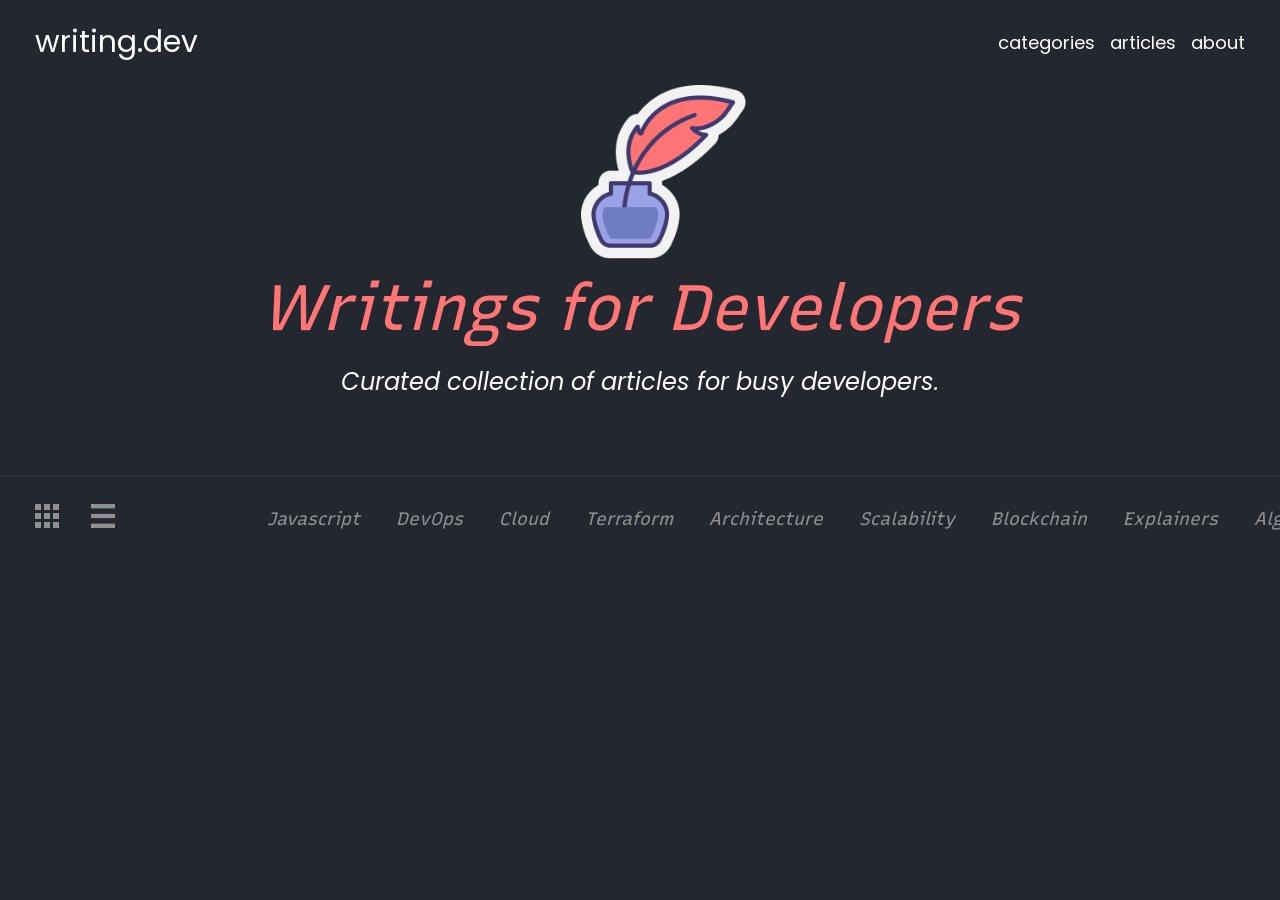
==== site/index.html @ 1c690643 "Add class to main-nav" ====
<!DOCTYPE html>
<html lang="pt-br">
<head>
    <meta charset="UTF-8">
    <meta name="viewport" content="width=device-width, initial-scale=1.0">
    <link rel="shortcut icon" href="assests/favicon.ico" type="image/x-icon">
    <link rel="stylesheet" href="style.css">
    <title>Writings.dev</title>
        <!-- Preconnect for Fonts -->
    <link rel="preconnect" href="https://fonts.googleapis.com">
    <link rel="preconnect" href="https://fonts.gstatic.com" crossorigin>

    <!-- Preloading Fonts -->
    <link rel="preload"
        href="https://fonts.googleapis.com/css2?family=Fjalla+One&family=Poppins:ital,wght@0,100;0,200;0,300;0,400;0,500;0,600;0,700;0,800;0,900;1,100;1,200;1,300;1,400;1,500;1,600;1,700;1,800;1,900&family=Recursive:wght@300..1000&display=swap"
        as="style" onload="this.onload=null;this.rel='stylesheet'">
    <link rel="stylesheet" href="Home.css">
</head>
<body>
    <header>
        <nav>
            <div class="nav-esquerdo">
                <a href="#" id="writing-img">writing.dev</a>
            </div>
            <div class="nav-direito">
                <a href="#" class="nav-menu">categories</a>
                <a href="#" class="nav-menu">articles</a>
                <a href="#" class="nav-menu">about</a>
            </div>
        </nav>
        <img src="assests/Logo.png" alt="logo">
        <h1>Writings for Developers</h1>
        <p>Curated collection of articles for busy developers.</p>
    </header>
    <main>
        
        <img src="assests/Line 1.png" alt="Line" id="line-1">
        <nav>

           <div class="menu-principal">
                <div class="sub-nav">
                    <a class="nav-link">
                        <img class="nav-icon" src="assests/Grid Icon.png" alt="">
                    <a>
                    <a class="nav-link">
                        <img class="nav-icon" src="assests/List Icon.png" alt="">
                    <a>
                </div>
                <div class="menu-scroll">
                    <div class="menu-scroll-direito">
                        <a class="nav-link" href="#">Javascript</a>
                        <a class="nav-link" href="#">DevOps</a>
                        <a class="nav-link" href="#">Cloud</a>
                        <a class="nav-link" href="#">Terraform</a>
                        <a class="nav-link" href="#">Architecture</a>
                        <a class="nav-link" href="#">Scalability</a>
                        <a class="nav-link" href="#">Blockchain</a>
                        <a class="nav-link" href="#">Explainers</a>
                        <a class="nav-link" href="#">Algorithms</a>
                        <a class="nav-link" href="#">Testing</a>
                        <div class="nav-shadow"></div>
                    </div>
                </div>
           </div>
        </nav>
    </main>
</body>
</html>
---- site/style.css ----
@charset "UTF-8" ;

:root {
    --font-destaque: 'Recursive', sans-serif;
    --font-principal: 'Poppins', sans-serif;
    --cor-fundo: #232830;
    --cor1: rgb(255, 117, 117);
    --cor2: rgb(144, 144, 144);
}
* {
    margin: 0px;
    padding: 0px;
}
body {
    background-color: var(--cor-fundo);
    font-family: var(--font-principal);
}

#writing-img {
    font-size: 30px;
}
.nav-esquerdo {
    display: flex;
}
.nav-direito {
    display: flex;
    gap: 15px;
}
 /* NAV */
header > nav {
    width: 100%;
    padding: 20px 35px 20px 35px;
    display: flex;
    justify-content: space-between;
    align-items: center;
    box-sizing: border-box;
}

nav a {
    font-size: 18px;
    color: white;
    text-decoration: none;
    font-family: var(--font-principal);
}
header > img {
    display: block;
    margin: auto;
    zoom: 85%;
    padding-left: 55px;
}
header > h1 {
    color: var(--cor1);
    text-align: center;
    font-size: 4em;
    font-family: var(--font-destaque);
    font-style: italic;
    font-weight: normal;
    padding: 10px 0px 10px 0px;

}
header p {
    color: white;
    text-align: center;
    font-size: 1.5em;
    font-family: var(--font-principal);
    font-style: italic;
    padding: 8px 0px 60px 0px;
}
#line-1 {
    width: 100%;
}

.menu-principal {
    display: flex;
    gap: 35px;
    padding: 20px 35px 0px 35px;
    width: 100%;
    align-items: center;
    scrollbar-width: none;
}
.sub-nav {
    display: flex;
    gap: 16px;
    align-items: center;
    scrollbar-width: none;
}

div.menu-scroll {
    position: relative;
    overflow: hidden;
    margin-left: 30px;
    
}

div.menu-scroll-direito {
    display: flex;
    gap: 36px;
    scrollbar-width: none;
}
a.nav-icon {
    height: 24px;
}

a.nav-link {
    font-family: var(--font-destaque);
    color: #909090;
    text-align: center;
    font-style: italic;
    font-size: 18px;
}
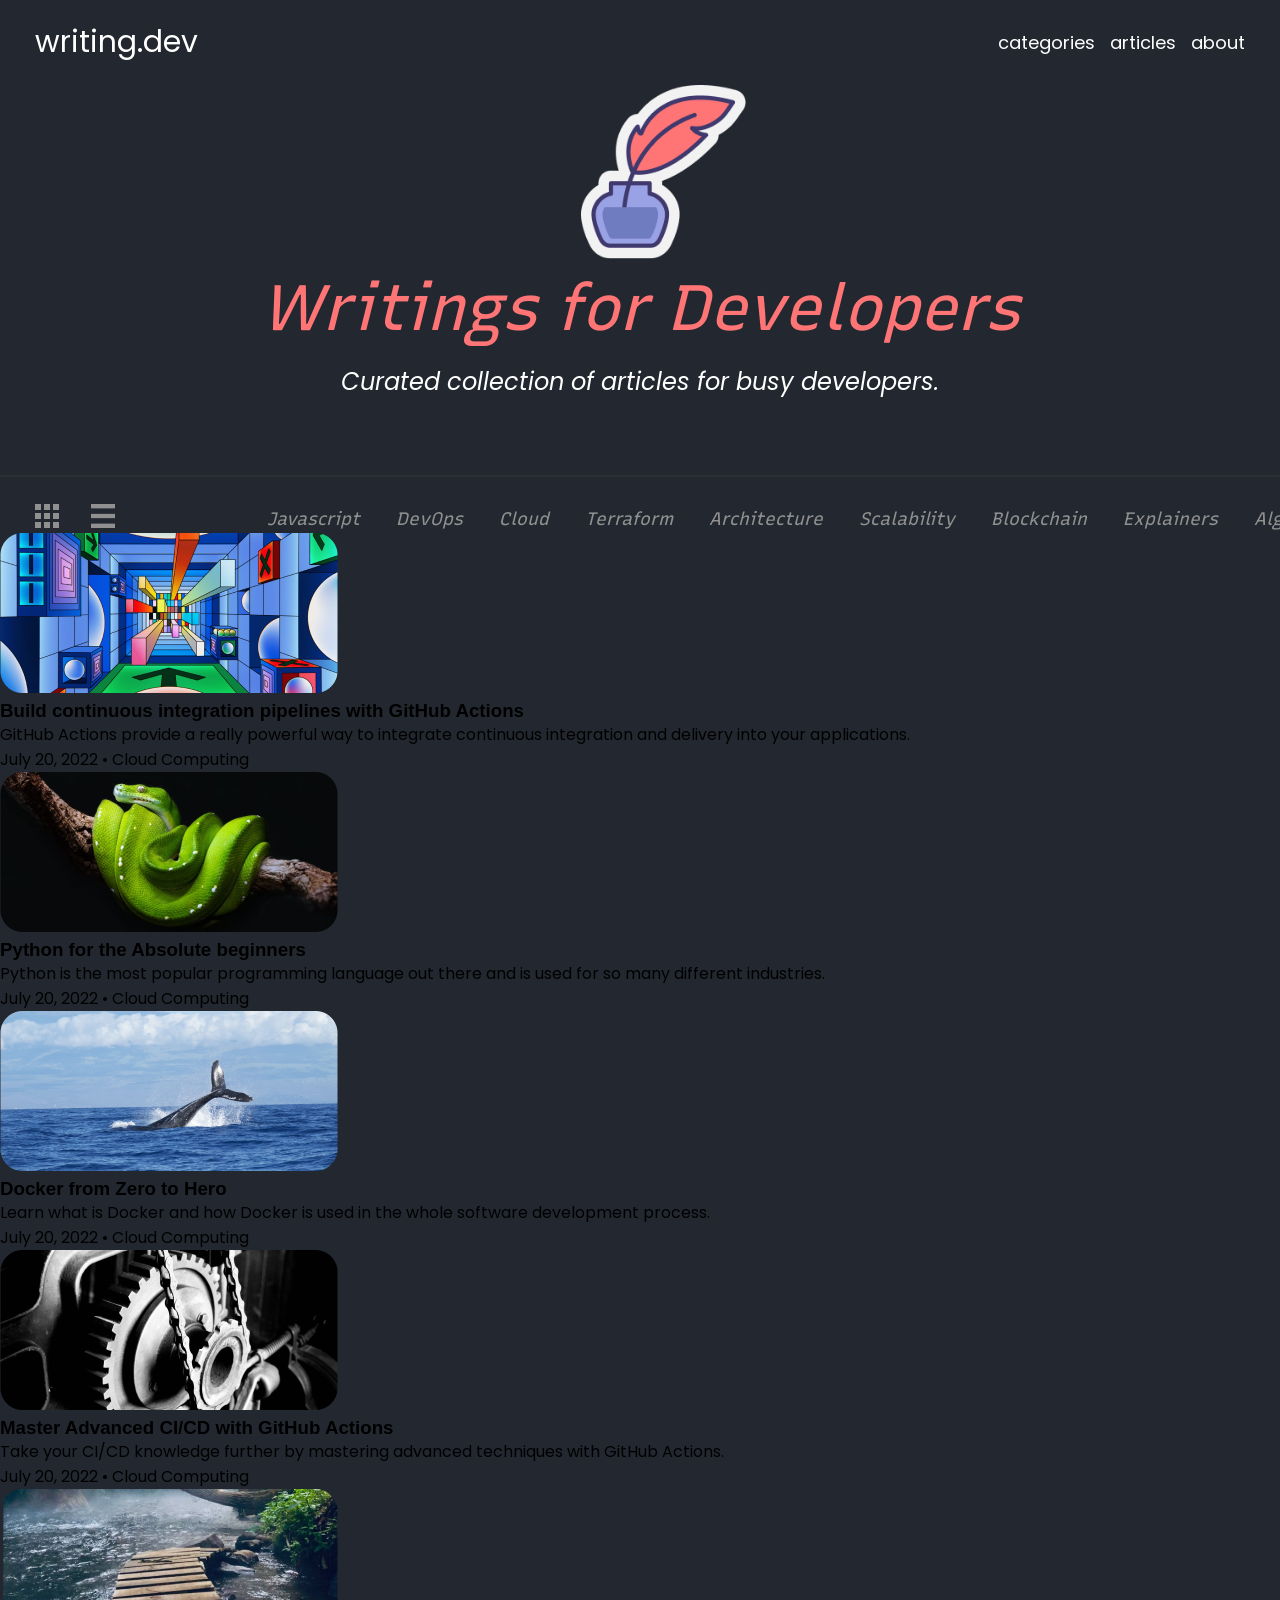
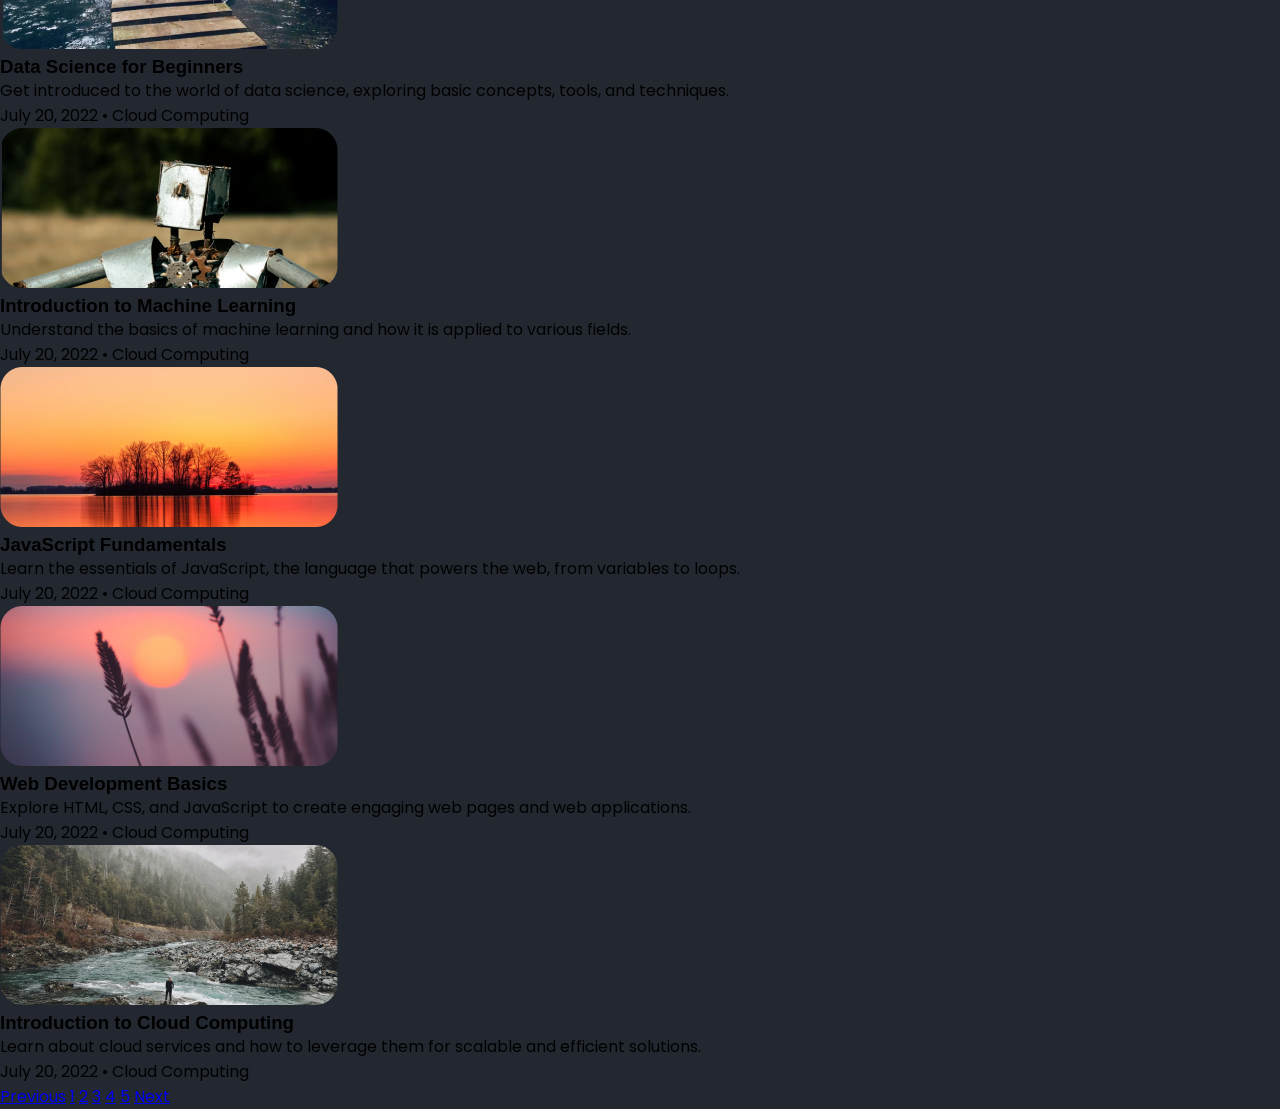
==== commit 423eedbf: "add main, sections and footer" ====
--- a/site/index.html
+++ b/site/index.html
@@ -63,6 +63,98 @@
                 </div>
            </div>
         </nav>
+        <!-- CARD 1 -->
+        <section class="cards">
+            <img src="assests/image 1.png" alt="Image">
+            <h3>Build continuous integration pipelines with GitHub Actions</h3>
+            <p>GitHub Actions provide a really powerful way to integrate continuous integration and delivery into your applications.</p>
+            <div>
+                <span>July 20, 2022</span> • <span>Cloud Computing</span>
+            </div>            
+        </section>
+        <!-- CARD 2 -->
+        <section class="cards">
+            <img src="assests/image 2.png" alt="Image">
+            <h3>Python for the Absolute beginners</h3>
+            <p>Python is the most popular programming language out there and is used for so many different industries.</p>
+            <div>
+                <span>July 20, 2022</span> • <span>Cloud Computing</span>
+            </div>
+        </section>
+        <!-- CARD 3 -->
+        <section class="cards">
+            <img src="assests/image 3.png" alt="Image">
+            <h3>Docker from Zero to Hero</h3>
+            <p>Learn what is Docker and how Docker is used in the whole software development process.</p>
+            <div>
+                <span>July 20, 2022</span> • <span>Cloud Computing</span>
+            </div>
+        </section>
+        <!-- CARD 4 -->
+        <section class="cards">
+            <img src="assests/image 4.png" alt="Image">
+            <h3>Master Advanced CI/CD with GitHub Actions</h3>
+            <p>Take your CI/CD knowledge further by mastering advanced techniques with GitHub Actions.</p>
+            <div>
+                <span>July 20, 2022</span> • <span>Cloud Computing</span>
+            </div>
+        </section>
+        <!-- CARD 5 -->
+        <section class="cards">
+            <img src="assests/image 5.png" alt="Image">
+            <h3>Data Science for Beginners</h3>
+            <p>Get introduced to the world of data science, exploring basic concepts, tools, and techniques.</p>
+            <div>
+                <span>July 20, 2022</span> • <span>Cloud Computing</span>
+            </div>
+        </section>
+        <!-- CARD 6 -->
+        <section class="cards">
+            <img src="assests/image 6.png" alt="Image">
+            <h3>Introduction to Machine Learning</h3>
+            <p>Understand the basics of machine learning and how it is applied to various fields.</p>
+            <div>
+                <span>July 20, 2022</span> • <span>Cloud Computing</span>
+            </div>
+        </section>
+        <!-- CARD 7 -->
+        <section class="cards">
+            <img src="assests/image 7.png" alt="Image">
+            <h3>JavaScript Fundamentals</h3>
+            <p>Learn the essentials of JavaScript, the language that powers the web, from variables to loops.</p>
+            <div>
+                <span>July 20, 2022</span> • <span>Cloud Computing</span>
+            </div>            
+        </section>
+        <!-- CARD 8 -->
+        <section class="cards">
+            <img src="assests/image 8.png" alt="Image">
+            <h3>Web Development Basics</h3>
+            <p>Explore HTML, CSS, and JavaScript to create engaging web pages and web applications.</p>
+            <div>
+                <span>July 20, 2022</span> • <span>Cloud Computing</span>
+            </div>            
+        </section>
+        <!-- CARD 9 -->
+        
+        <section class="cards">
+            <img src="assests/image 9.png" alt="Image">
+            <h3>Introduction to Cloud Computing</h3>
+            <p>Learn about cloud services and how to leverage them for scalable and efficient solutions.</p>
+            <div>
+                <span>July 20, 2022</span> • <span>Cloud Computing</span>
+            </div>
+        </section>
     </main>
+    <footer>
+        <a href="#">Previous</a>
+        <a href="#">1</a>
+        <a href="#">2</a>
+        <a href="#">3</a>
+        <a href="#">4</a>
+        <a href="#">5</a>
+        <a href="#">Next</a>
+
+    </footer>
 </body>
 </html>
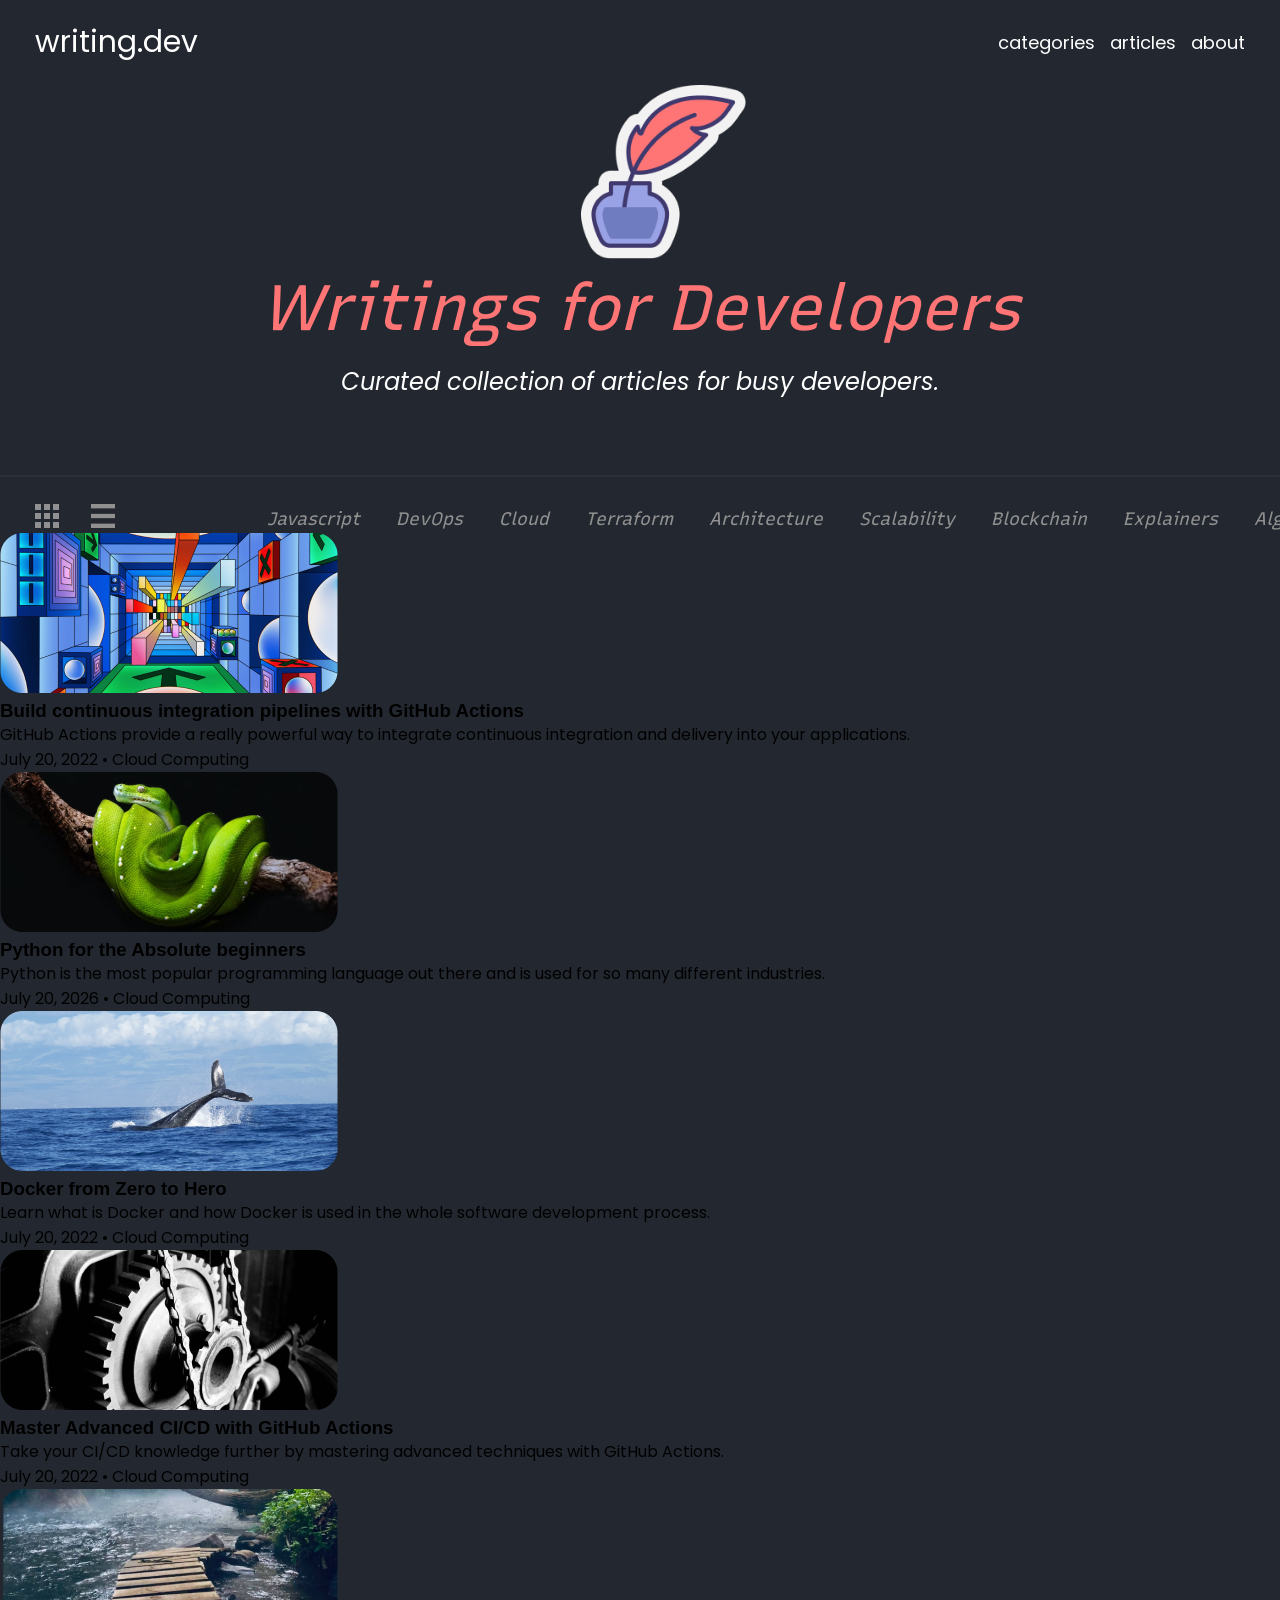
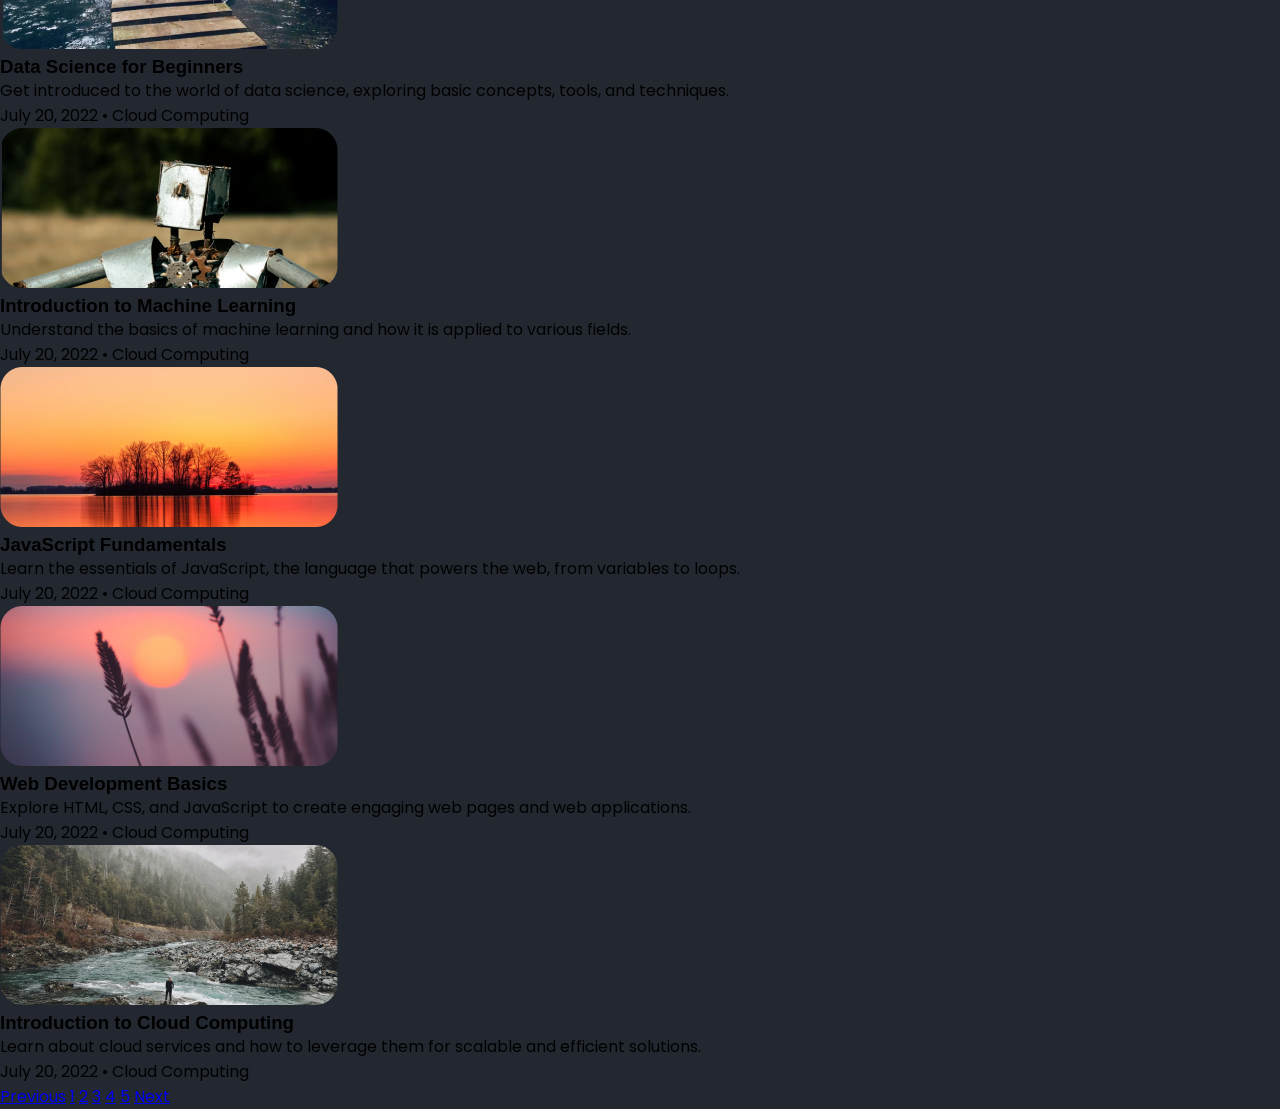
==== commit d0833418: "Clone repository test" ====
--- a/site/index.html
+++ b/site/index.html
@@ -78,7 +78,7 @@
             <h3>Python for the Absolute beginners</h3>
             <p>Python is the most popular programming language out there and is used for so many different industries.</p>
             <div>
-                <span>July 20, 2022</span> • <span>Cloud Computing</span>
+                <span>July 20, 2026</span> • <span>Cloud Computing</span>
             </div>
         </section>
         <!-- CARD 3 -->
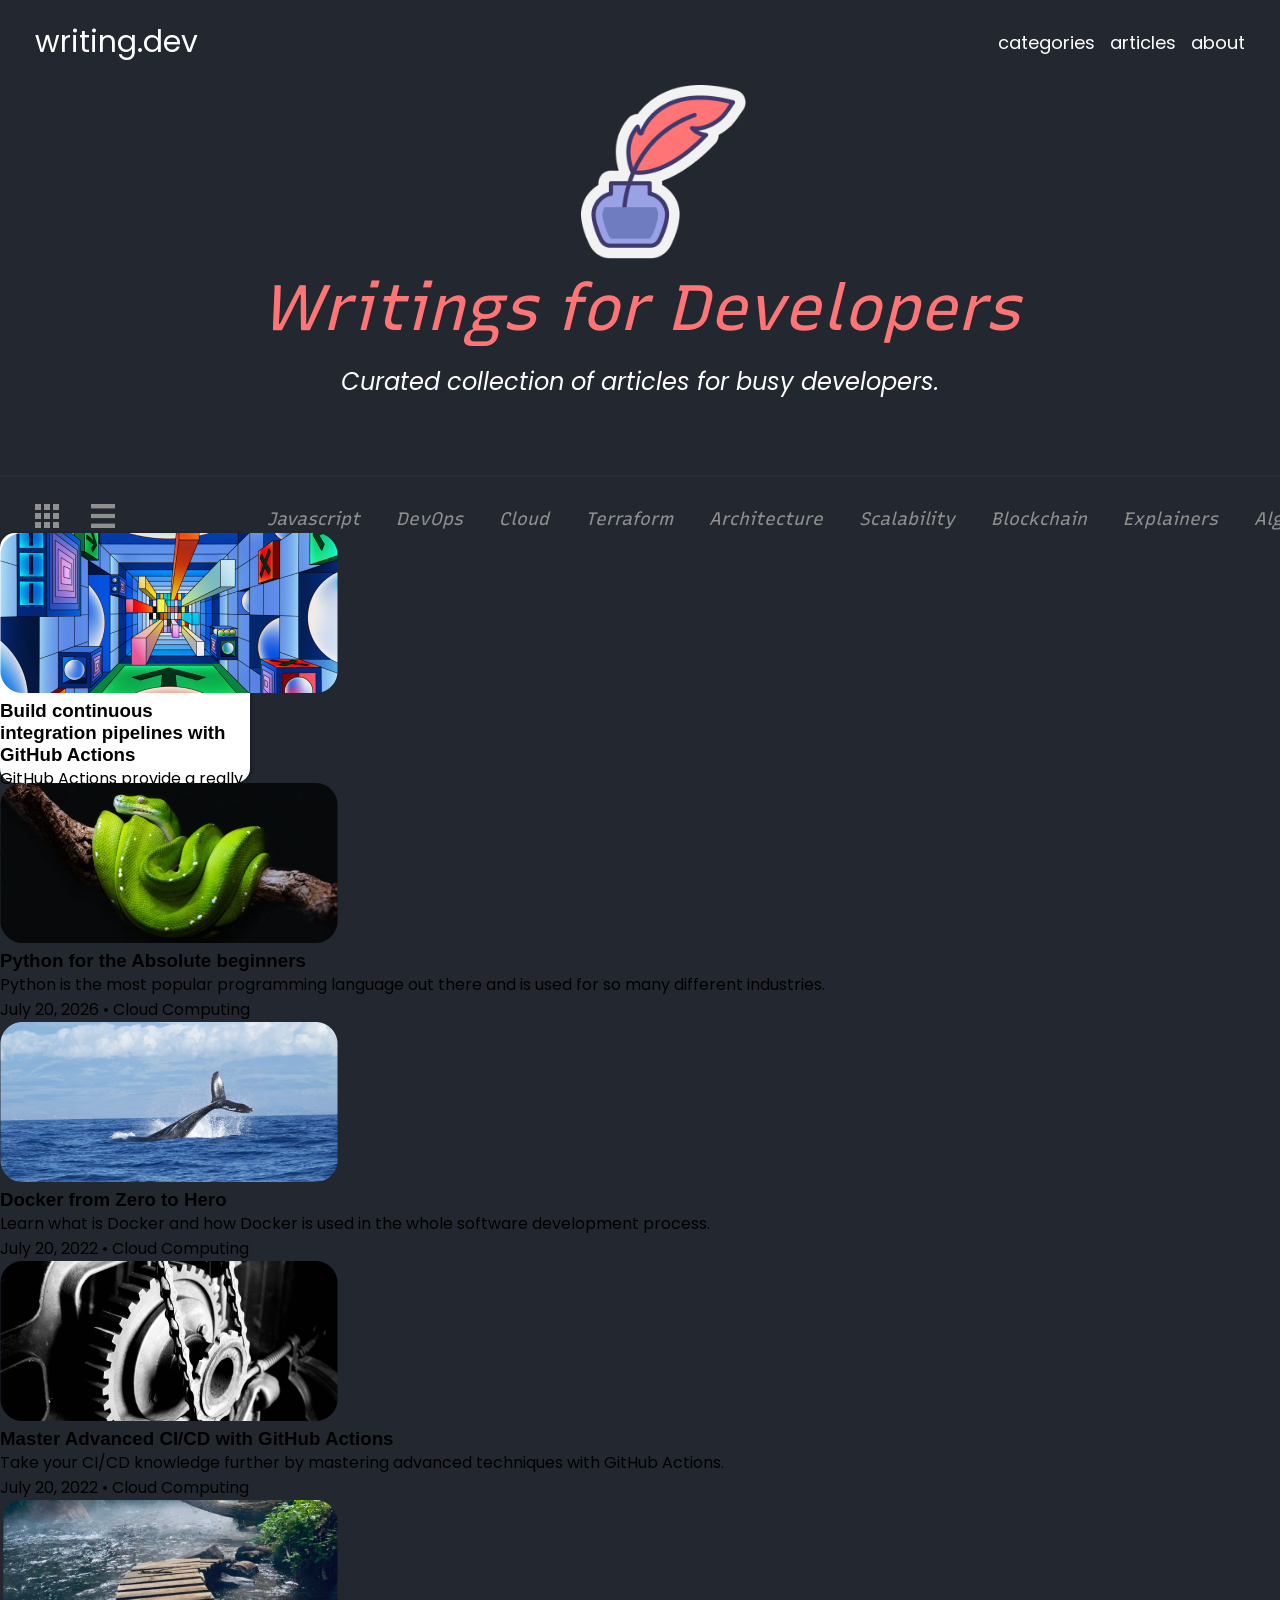
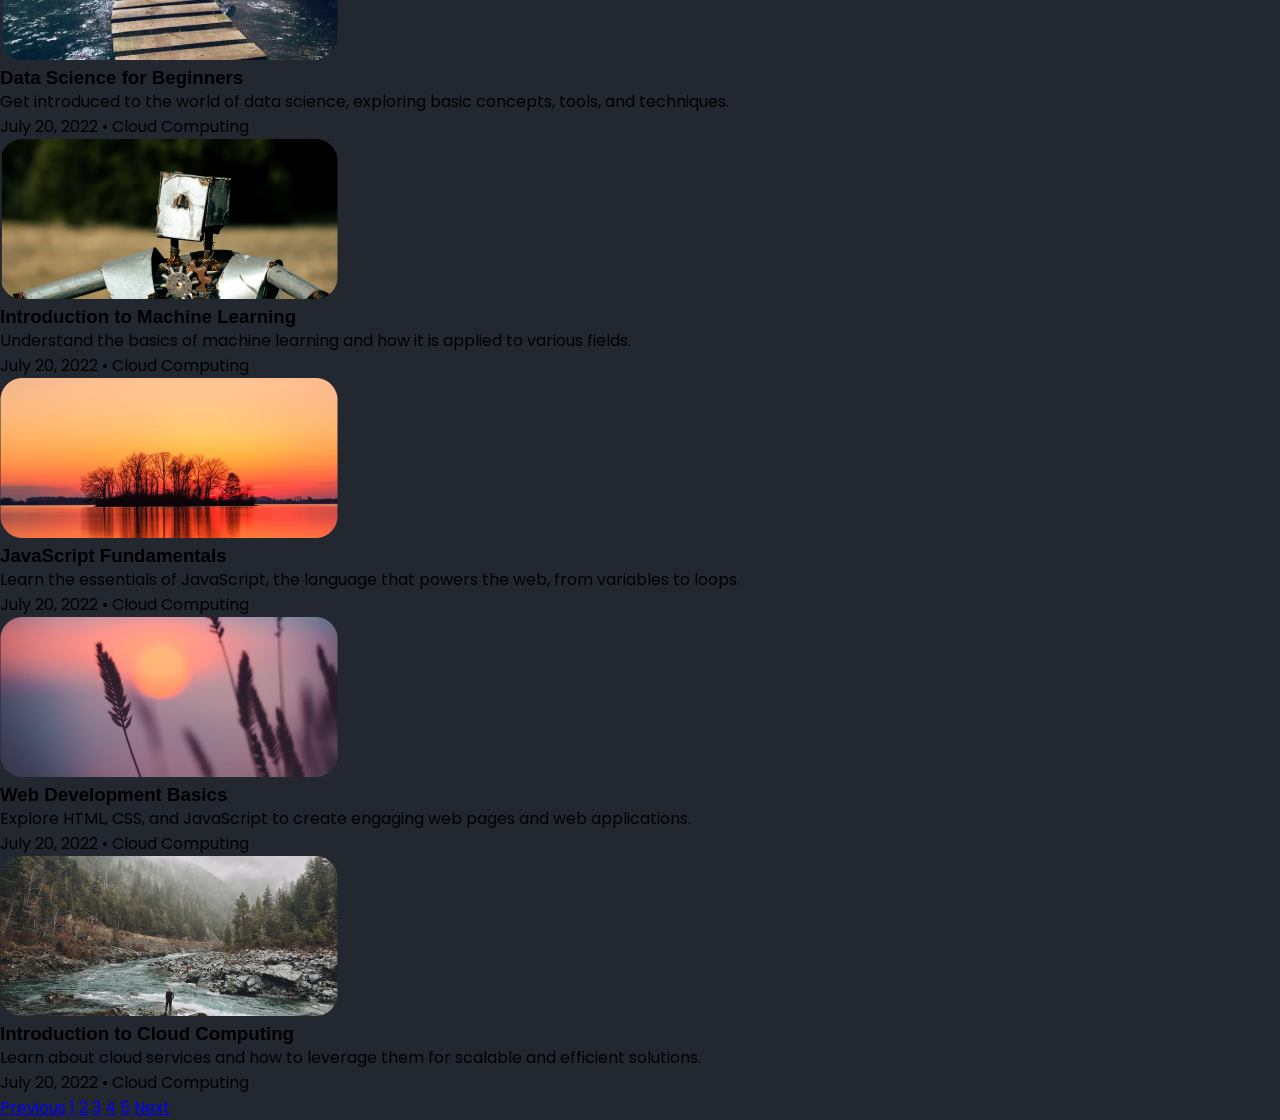
==== commit 1105f70b: "first card test" ====
--- a/site/index.html
+++ b/site/index.html
@@ -64,7 +64,7 @@
            </div>
         </nav>
         <!-- CARD 1 -->
-        <section class="cards">
+        <section class="cards-1">
             <img src="assests/image 1.png" alt="Image">
             <h3>Build continuous integration pipelines with GitHub Actions</h3>
             <p>GitHub Actions provide a really powerful way to integrate continuous integration and delivery into your applications.</p>
--- a/site/style.css
+++ b/site/style.css
@@ -109,3 +109,11 @@
     font-size: 18px;
 }
 
+.cards-1 {
+    background-color: white;
+    height: 250px;
+    width: 250px;
+    border-radius: 15px;
+    box-shadow: 1px 1px 2px 2px rgba(0, 0, 0, 0.192);
+}
+
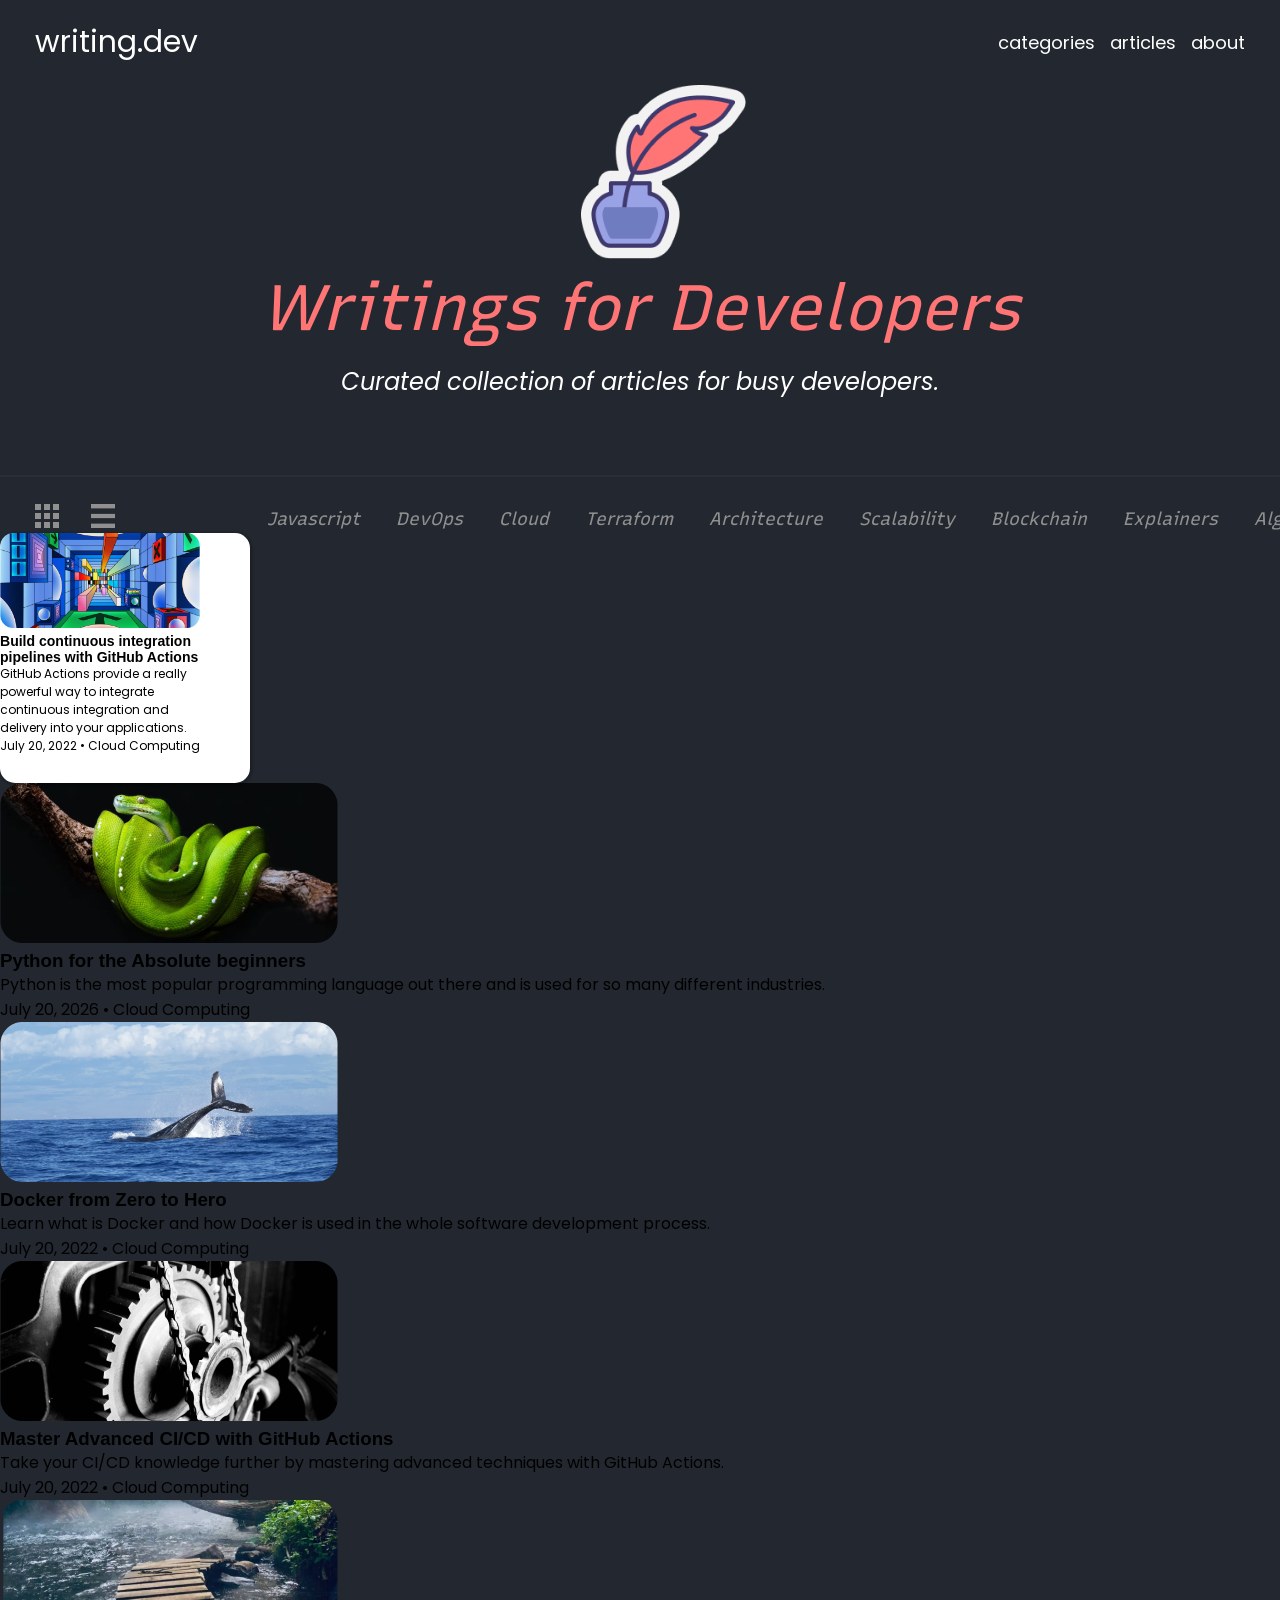
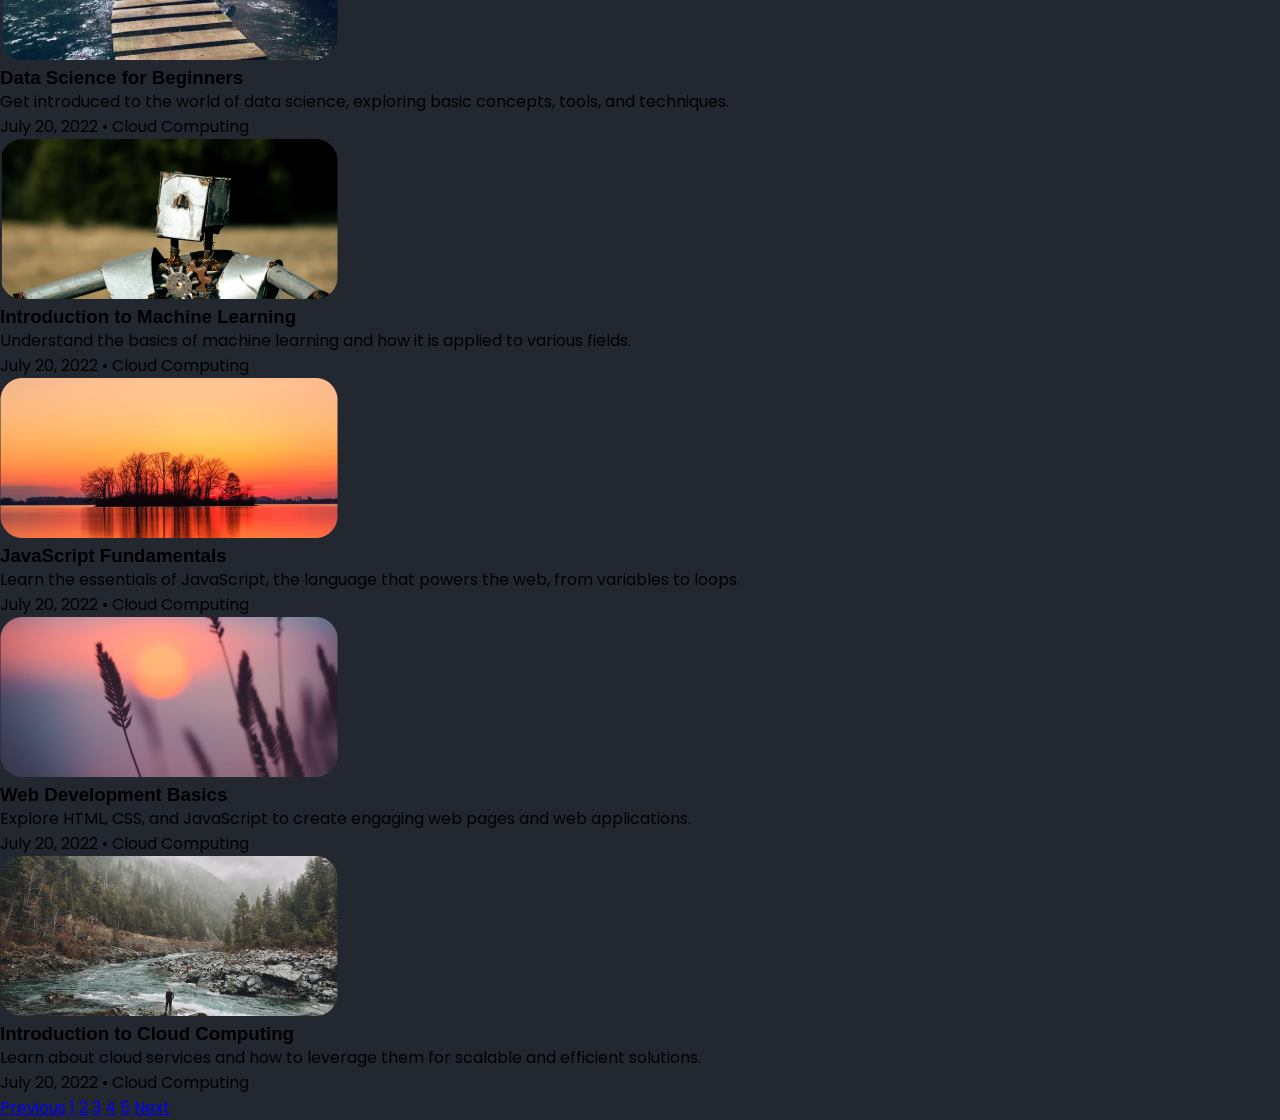
==== commit 643df392: "Edited: Card content" ====
--- a/site/index.html
+++ b/site/index.html
@@ -65,12 +65,14 @@
         </nav>
         <!-- CARD 1 -->
         <section class="cards-1">
-            <img src="assests/image 1.png" alt="Image">
-            <h3>Build continuous integration pipelines with GitHub Actions</h3>
-            <p>GitHub Actions provide a really powerful way to integrate continuous integration and delivery into your applications.</p>
-            <div>
-                <span>July 20, 2022</span> • <span>Cloud Computing</span>
-            </div>            
+            <div class="content">
+                <img src="assests/image 1.png" alt="Image">
+                <h3>Build continuous integration pipelines with GitHub Actions</h3>
+                <p>GitHub Actions provide a really powerful way to integrate continuous integration and delivery into your applications.</p>
+                <div>
+                    <span>July 20, 2022</span> • <span>Cloud Computing</span>
+                </div>
+            </div>         
         </section>
         <!-- CARD 2 -->
         <section class="cards">
--- a/site/style.css
+++ b/site/style.css
@@ -110,10 +110,23 @@
 }
 
 .cards-1 {
+    position: relative;
     background-color: white;
     height: 250px;
     width: 250px;
     border-radius: 15px;
     box-shadow: 1px 1px 2px 2px rgba(0, 0, 0, 0.192);
 }
+section > div > img {
+    position: relative;
+    width: 200px;
+    padding: auto;
+}
+.content {
+    position: absolute;
+    max-width: 200px;
+    font-size: 12px;
+}
 
+
+
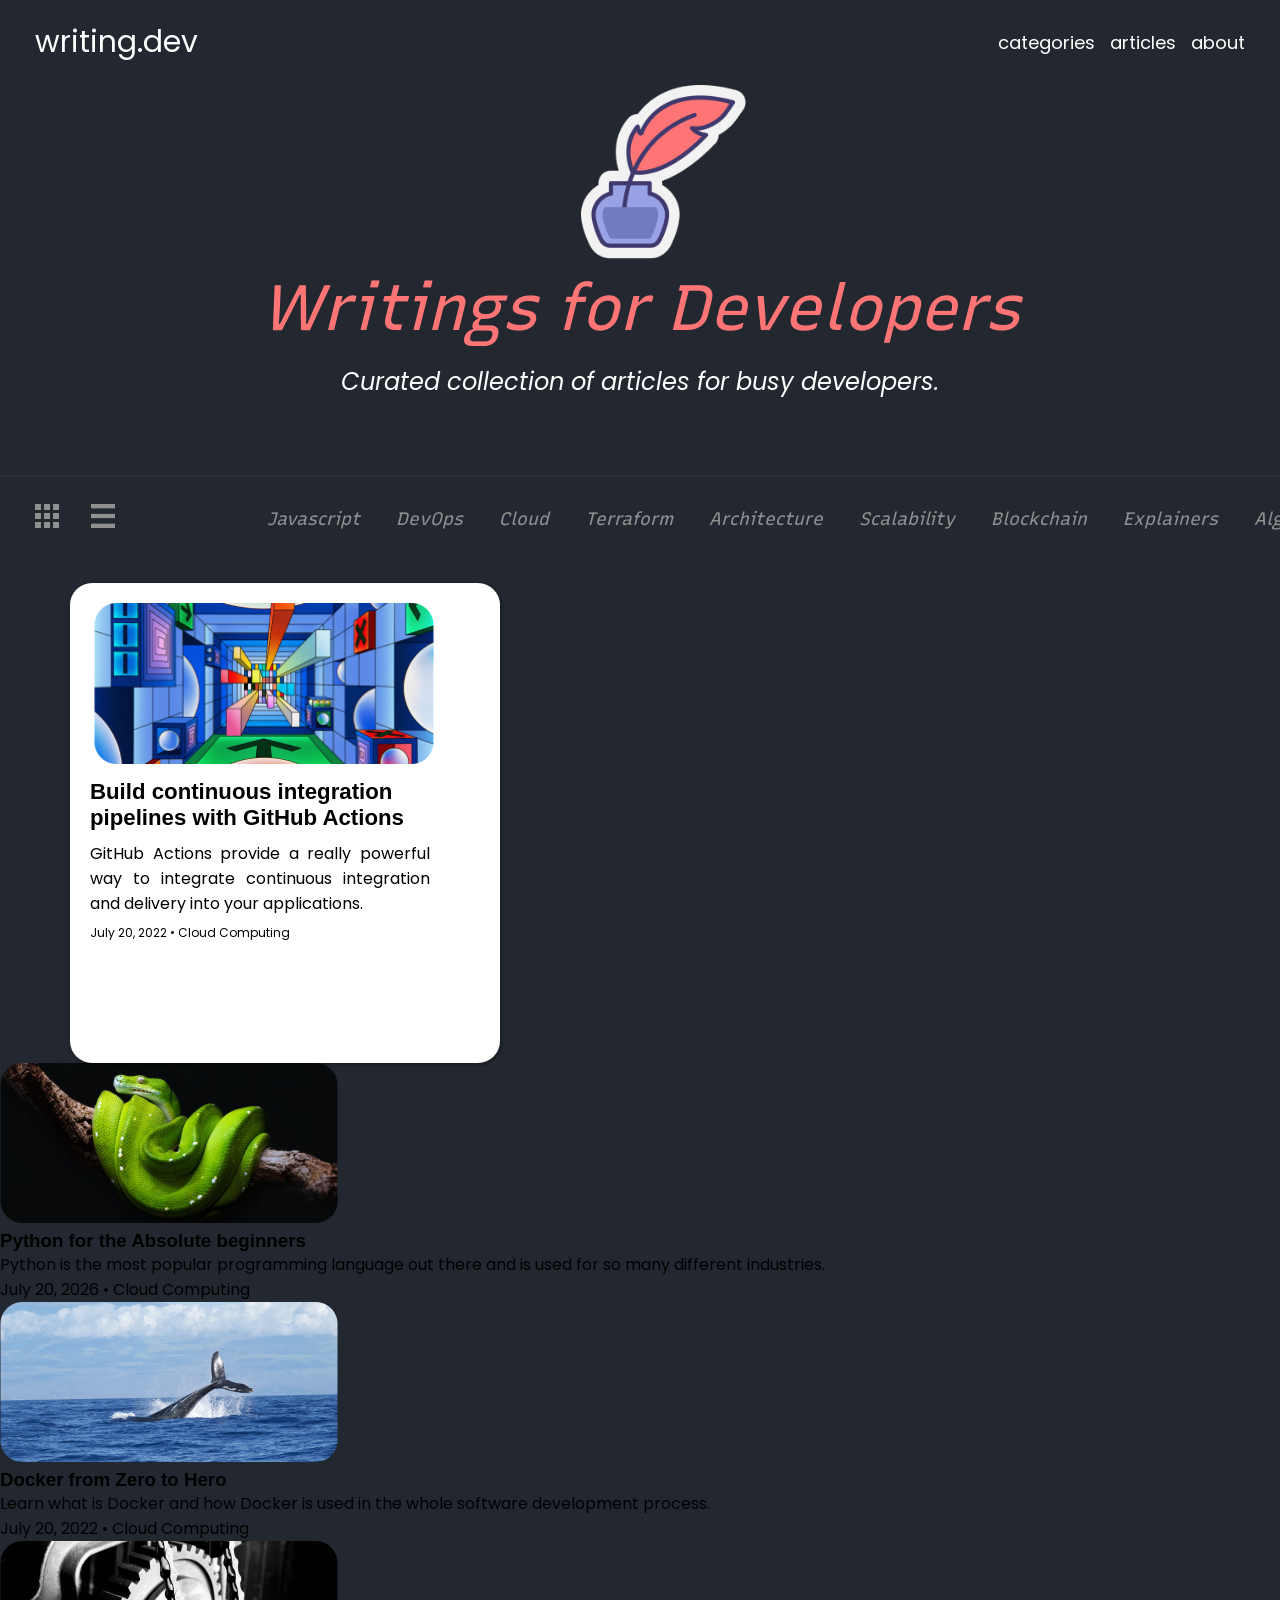
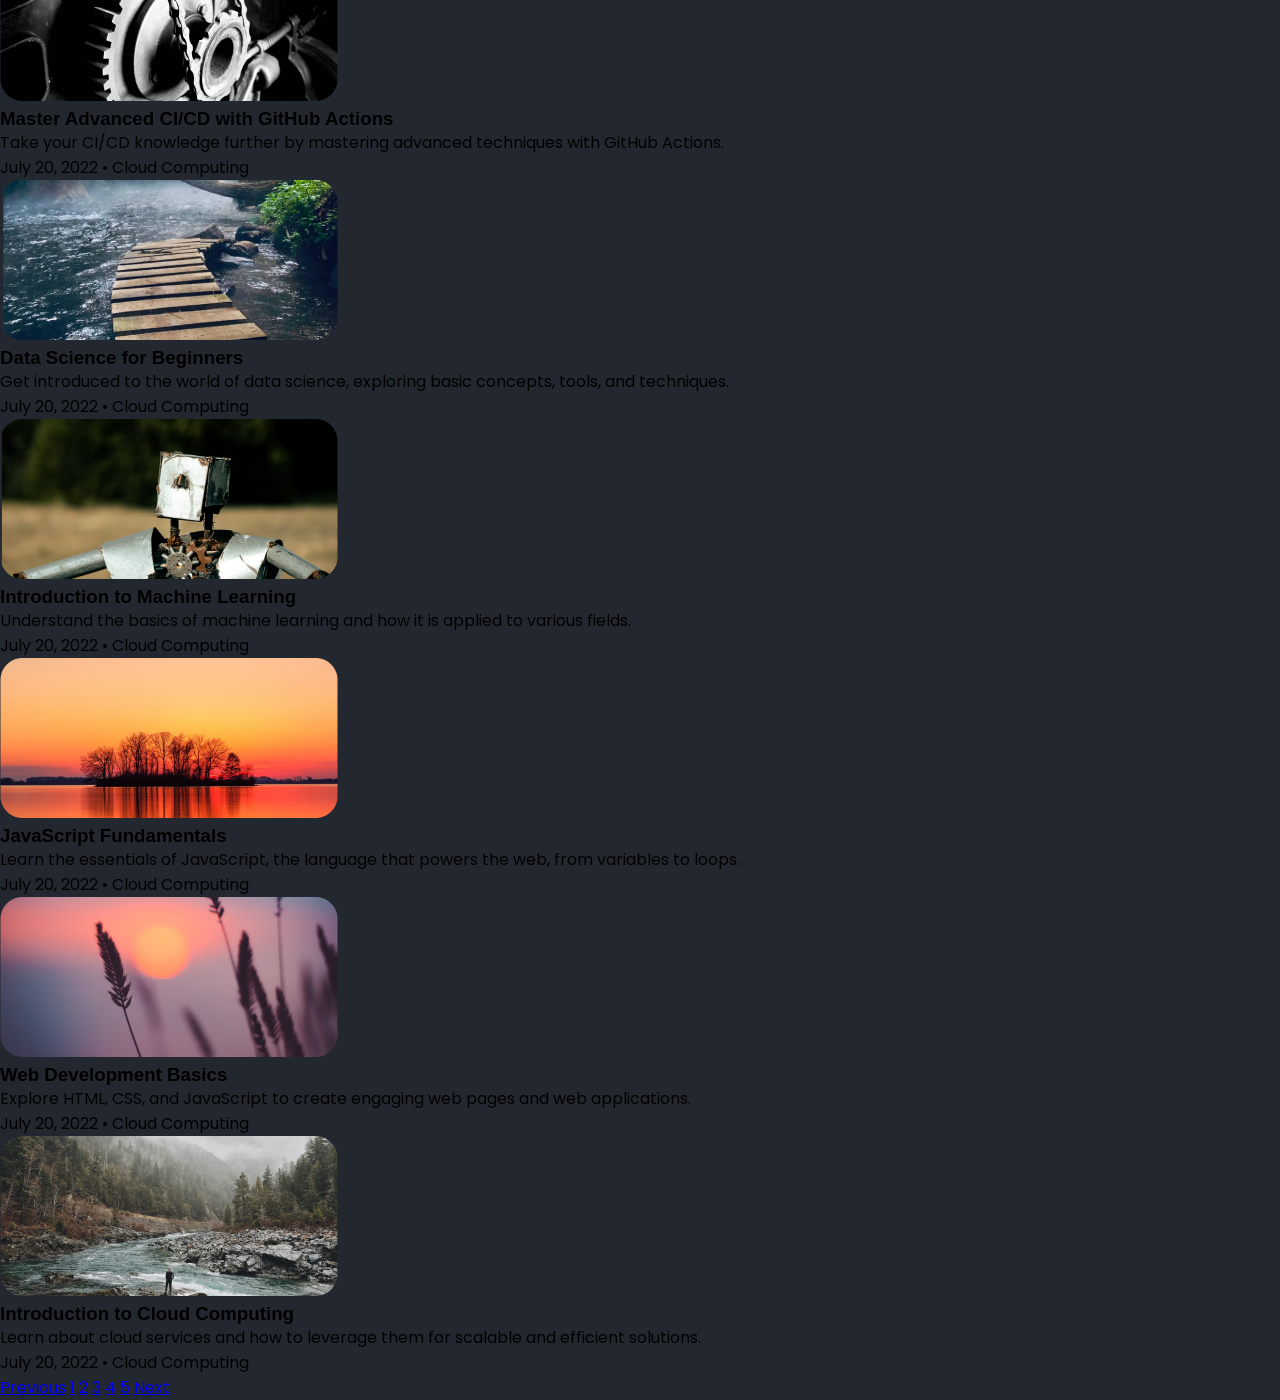
==== commit 32e09860: "Making card content" ====
--- a/site/index.html
+++ b/site/index.html
@@ -67,9 +67,13 @@
         <section class="cards-1">
             <div class="content">
                 <img src="assests/image 1.png" alt="Image">
-                <h3>Build continuous integration pipelines with GitHub Actions</h3>
-                <p>GitHub Actions provide a really powerful way to integrate continuous integration and delivery into your applications.</p>
-                <div>
+                <div class="title-card">
+                    <h3>Build continuous integration pipelines with GitHub Actions</h3>
+                </div>
+                <div class="text-card">
+                    <p>GitHub Actions provide a really powerful way to integrate continuous integration and delivery into your applications.</p>
+                </div>
+                <div class="foot-card">
                     <span>July 20, 2022</span> • <span>Cloud Computing</span>
                 </div>
             </div>         
--- a/site/style.css
+++ b/site/style.css
@@ -112,20 +112,42 @@
 .cards-1 {
     position: relative;
     background-color: white;
-    height: 250px;
-    width: 250px;
-    border-radius: 15px;
+    height: 440px;
+    width: 390px;
+    border-radius: 22px;
     box-shadow: 1px 1px 2px 2px rgba(0, 0, 0, 0.192);
+    margin-left: 70px;
+    margin-top: 50px;
+    padding: 20px;
 }
 section > div > img {
     position: relative;
-    width: 200px;
-    padding: auto;
+    padding-bottom: 10px;
+    width: 340px;
+    margin-left: 4px;
 }
 .content {
     position: absolute;
-    max-width: 200px;
+    max-width: 250px;
     font-size: 12px;
+}
+
+.title-card {
+    min-width: 340px;
+    text-align: left;
+    padding-bottom: 10px;
+    font-size: 19px;
+}
+
+.text-card {
+    text-align: justify;
+    min-width: 340px;
+    padding-bottom: 8px;
+    font-size: 16px;
+}
+
+foot-card {
+
 }
 
 
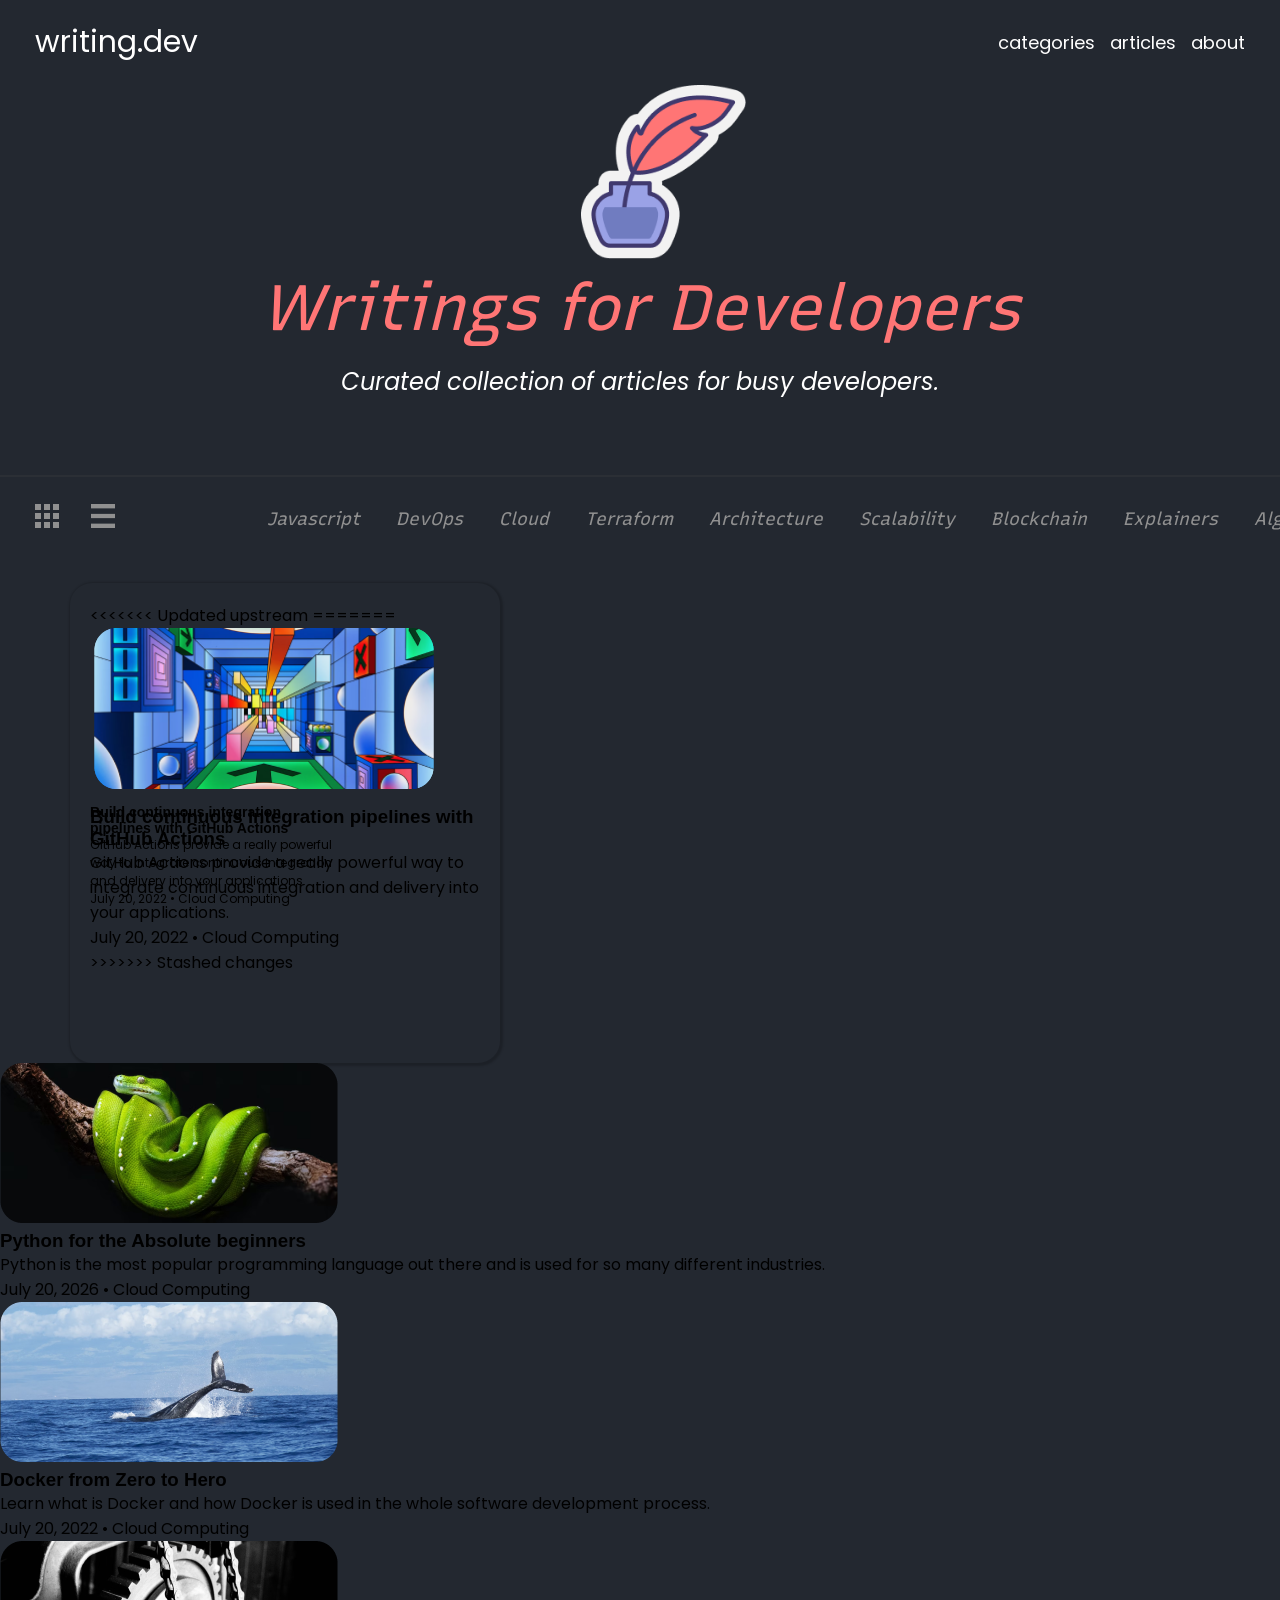
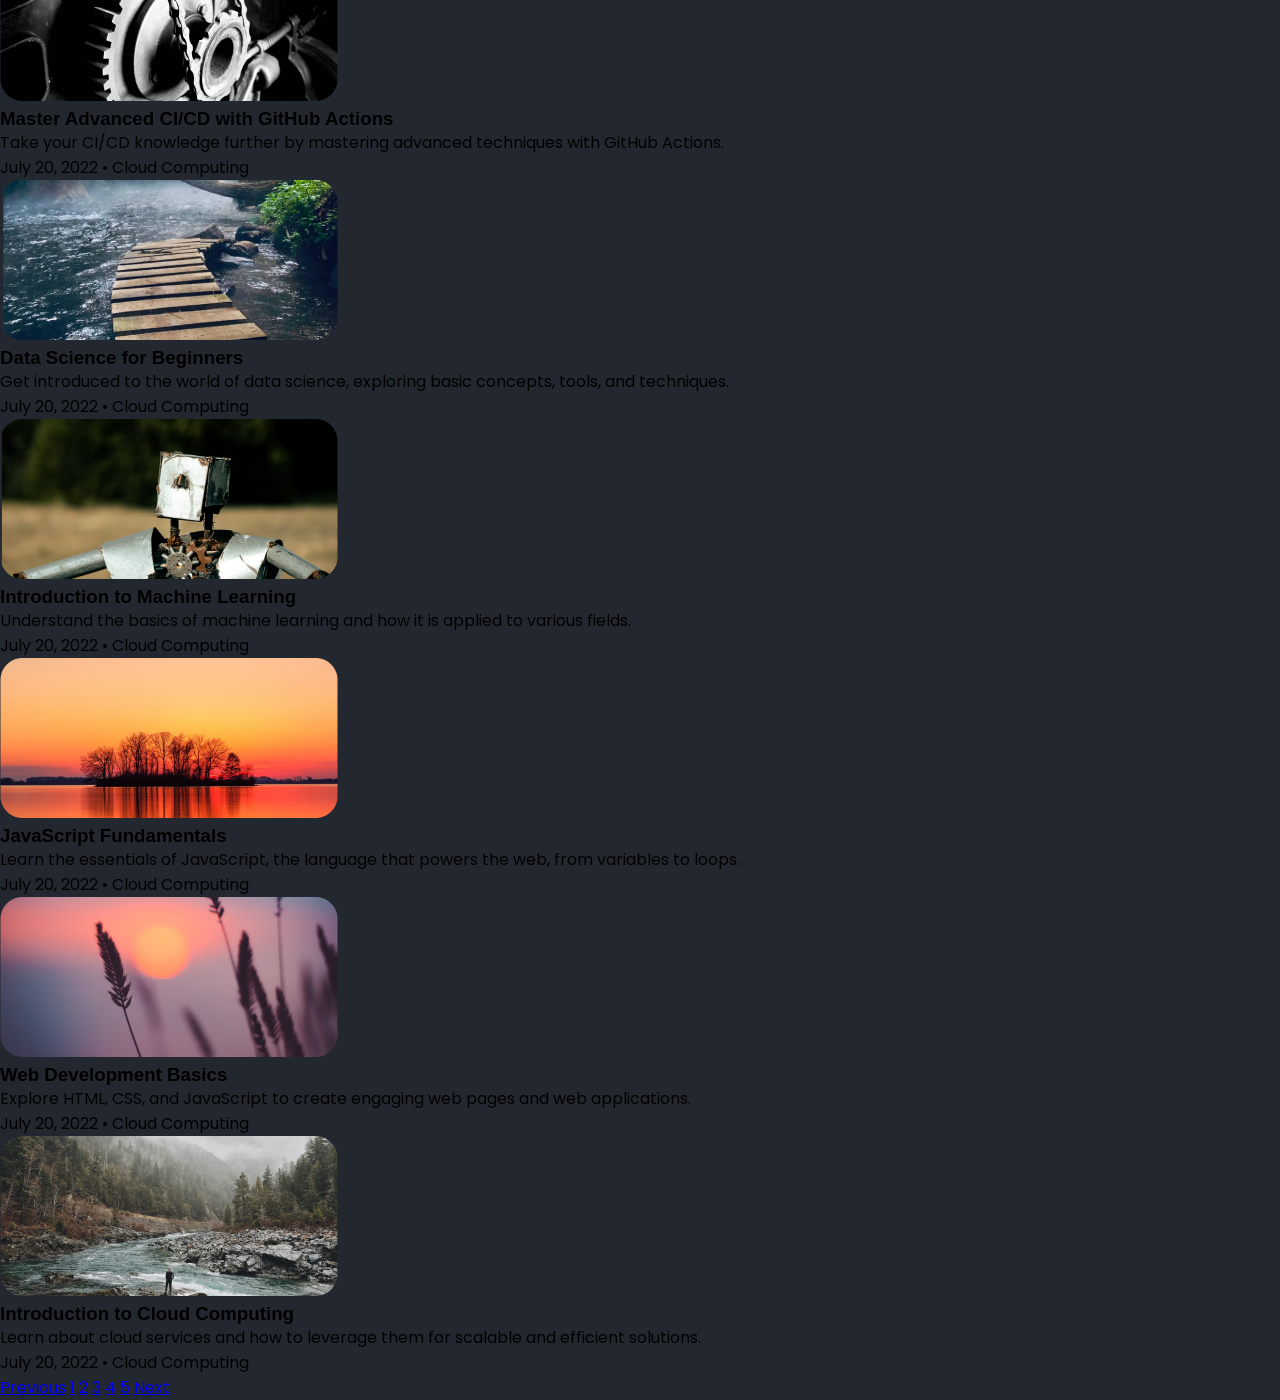
==== commit e66132fd: "Editing cards" ====
--- a/site/index.html
+++ b/site/index.html
@@ -65,6 +65,7 @@
         </nav>
         <!-- CARD 1 -->
         <section class="cards-1">
+<<<<<<< Updated upstream
             <div class="content">
                 <img src="assests/image 1.png" alt="Image">
                 <div class="title-card">
@@ -77,6 +78,17 @@
                     <span>July 20, 2022</span> • <span>Cloud Computing</span>
                 </div>
             </div>         
+=======
+            
+            <div class="cards-img">
+                <img src="assests/image 1.png" alt="Image">
+            </div>
+            <h3>Build continuous integration pipelines with GitHub Actions</h3>
+            <p>GitHub Actions provide a really powerful way to integrate continuous integration and delivery into your applications.</p>
+            <div>
+                <span>July 20, 2022</span> • <span>Cloud Computing</span>
+            </div>            
+>>>>>>> Stashed changes
         </section>
         <!-- CARD 2 -->
         <section class="cards">
@@ -98,7 +110,7 @@
         </section>
         <!-- CARD 4 -->
         <section class="cards">
-            <img src="assests/image 4.png" alt="Image">
+                <img src="assests/image 4.png" alt="Image">
             <h3>Master Advanced CI/CD with GitHub Actions</h3>
             <p>Take your CI/CD knowledge further by mastering advanced techniques with GitHub Actions.</p>
             <div>
--- a/site/style.css
+++ b/site/style.css
@@ -110,7 +110,12 @@
 }
 
 .cards-1 {
+<<<<<<< Updated upstream
     position: relative;
+=======
+    display: flex;
+    align-items: center;
+>>>>>>> Stashed changes
     background-color: white;
     height: 440px;
     width: 390px;
@@ -131,7 +136,9 @@
     max-width: 250px;
     font-size: 12px;
 }
+.cards-img {
 
+<<<<<<< Updated upstream
 .title-card {
     min-width: 340px;
     text-align: left;
@@ -152,3 +159,6 @@
 
 
 
+=======
+}
+>>>>>>> Stashed changes
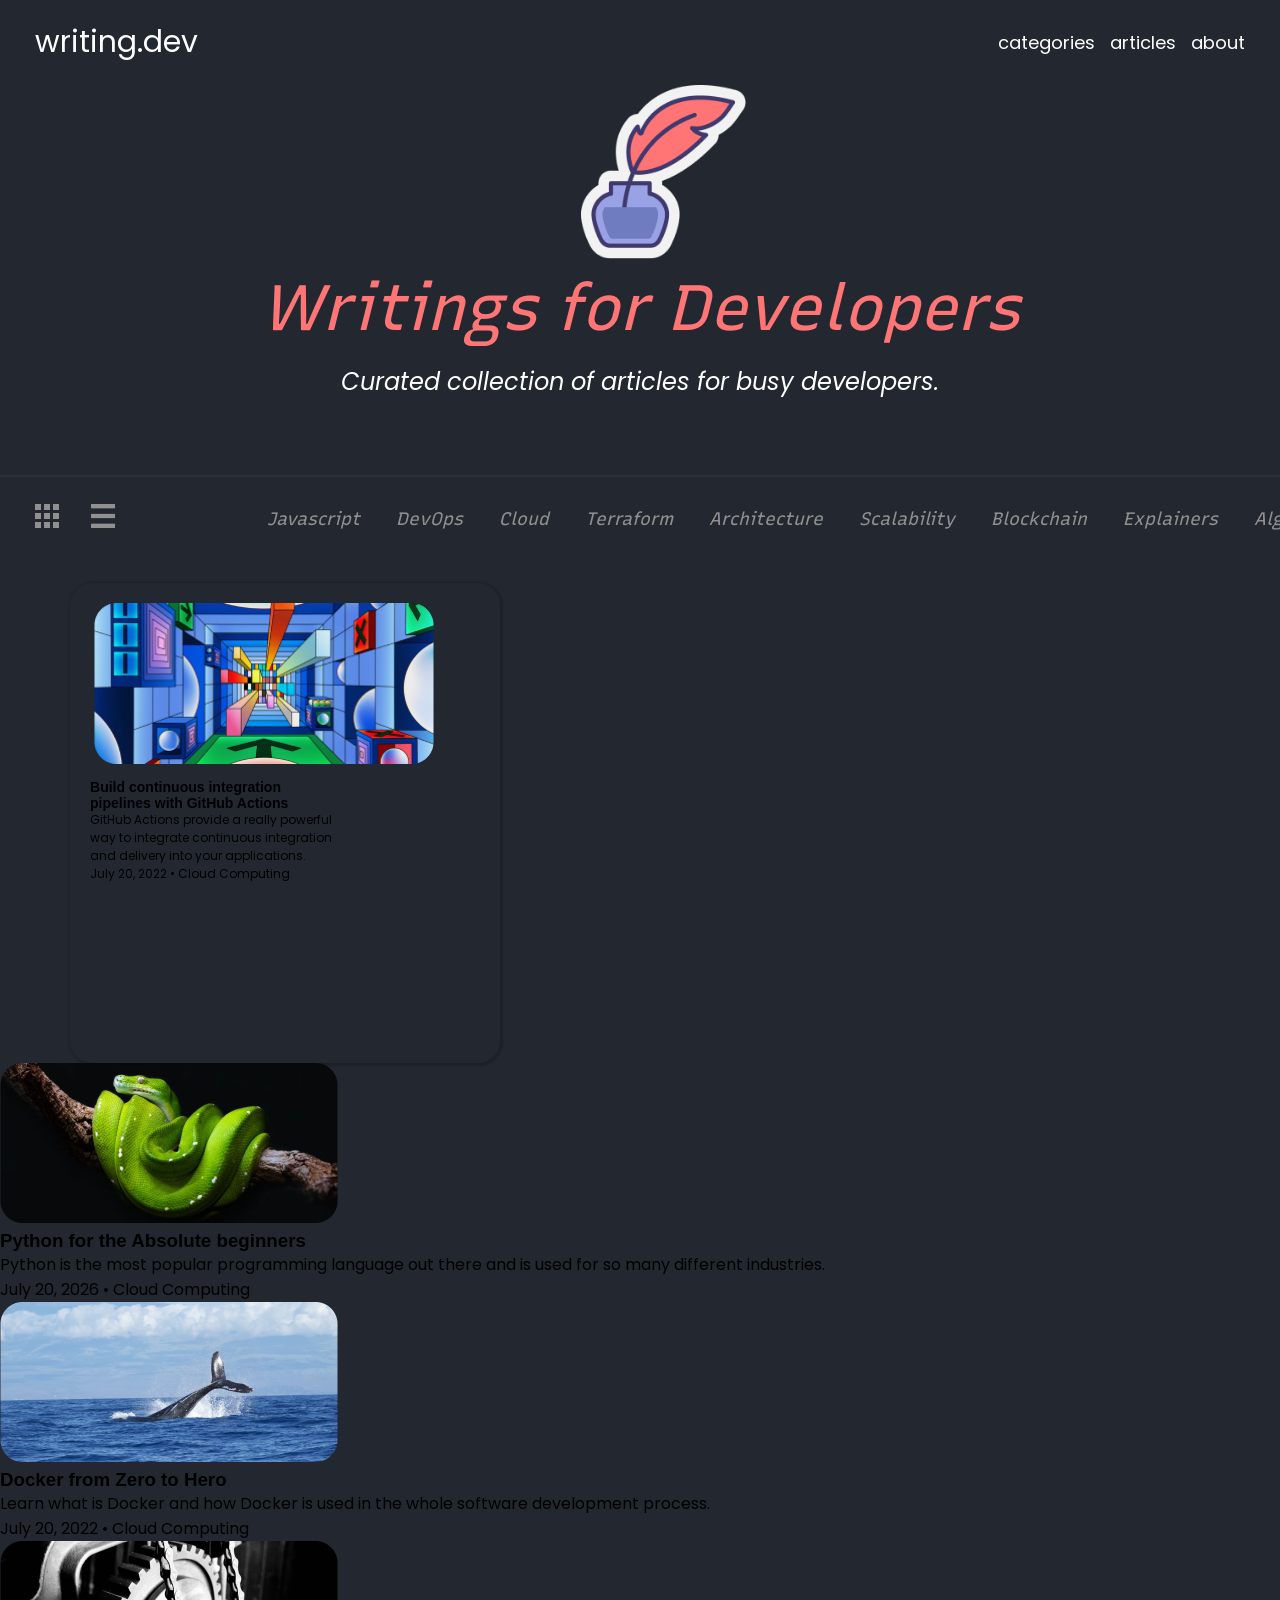
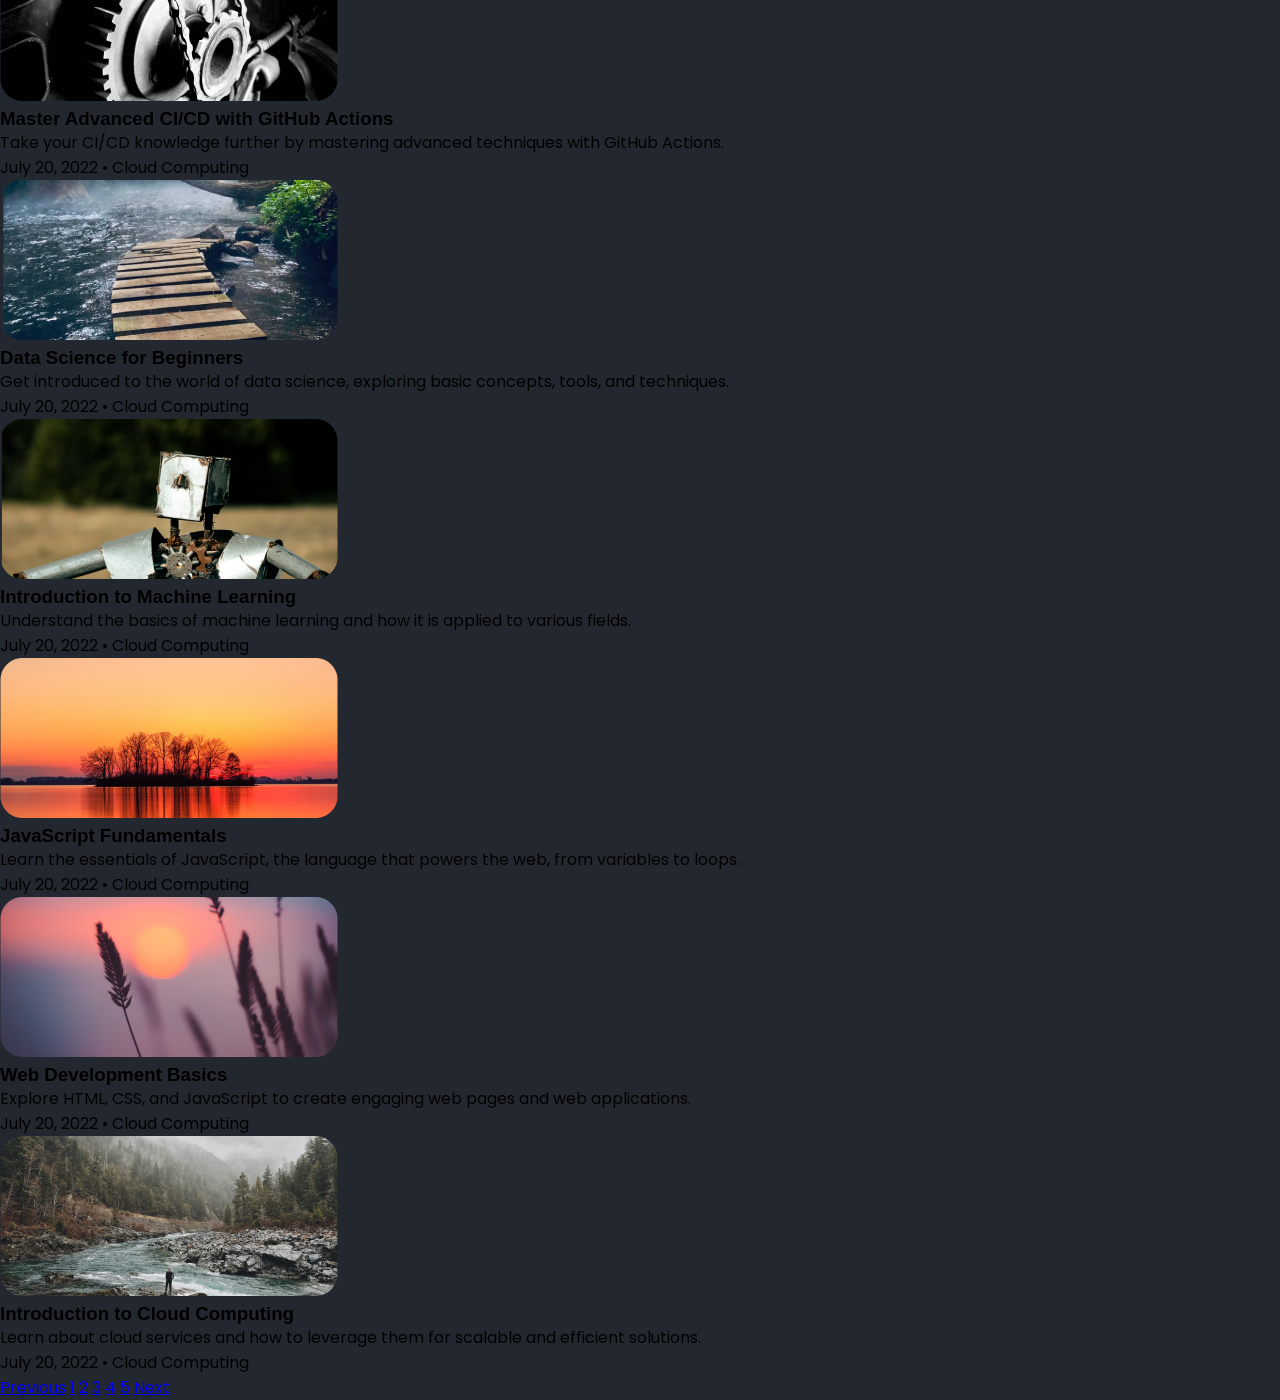
==== commit 876a9646: "Creating Tables: Challenge 3" ====
--- a/site/index.html
+++ b/site/index.html
@@ -65,7 +65,6 @@
         </nav>
         <!-- CARD 1 -->
         <section class="cards-1">
-<<<<<<< Updated upstream
             <div class="content">
                 <img src="assests/image 1.png" alt="Image">
                 <div class="title-card">
@@ -78,17 +77,6 @@
                     <span>July 20, 2022</span> • <span>Cloud Computing</span>
                 </div>
             </div>         
-=======
-            
-            <div class="cards-img">
-                <img src="assests/image 1.png" alt="Image">
-            </div>
-            <h3>Build continuous integration pipelines with GitHub Actions</h3>
-            <p>GitHub Actions provide a really powerful way to integrate continuous integration and delivery into your applications.</p>
-            <div>
-                <span>July 20, 2022</span> • <span>Cloud Computing</span>
-            </div>            
->>>>>>> Stashed changes
         </section>
         <!-- CARD 2 -->
         <section class="cards">
--- a/site/style.css
+++ b/site/style.css
@@ -138,7 +138,6 @@
 }
 .cards-img {
 
-<<<<<<< Updated upstream
 .title-card {
     min-width: 340px;
     text-align: left;
@@ -150,7 +149,7 @@
     text-align: justify;
     min-width: 340px;
     padding-bottom: 8px;
-    font-size: 16px;
+    font-size: 17px;
 }
 
 foot-card {
@@ -159,6 +158,3 @@
 
 
 
-=======
-}
->>>>>>> Stashed changes
